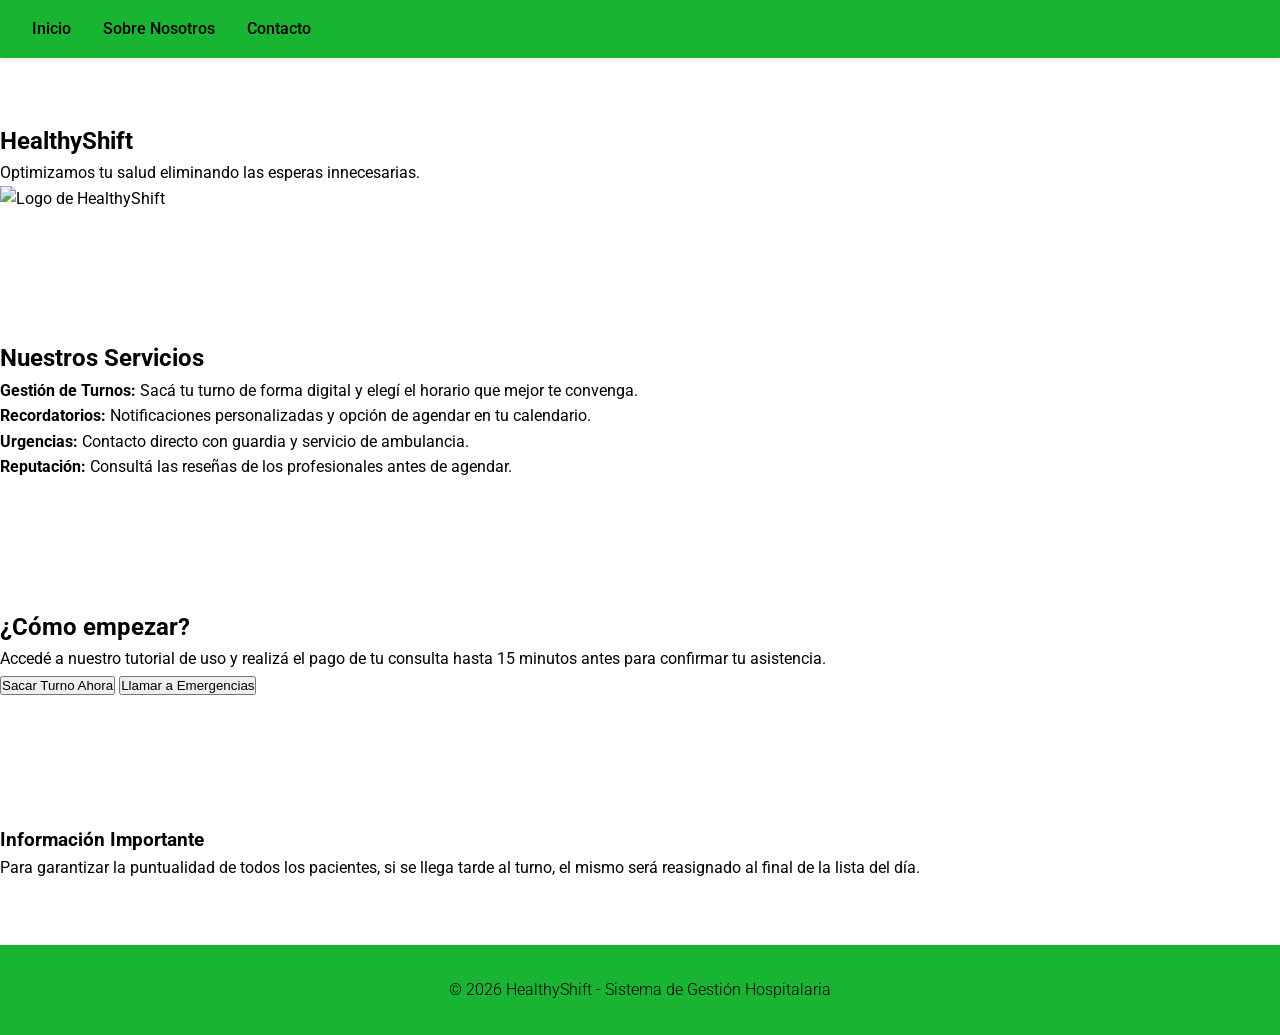
==== index.html @ bb734623 "creando el branch de mi para joaco ahre" ====
<!DOCTYPE html>
<html lang="es">
<head>
    <meta charset="UTF-8">
    <meta name="viewport" content="width=device-width, initial-scale=1.0">
    <title>HealthyShift - Inicio</title>
    <link rel="stylesheet" href="styles.css">
</head>
<body>

    <!-- Menú de navegación requerido por la guía -->
    <header>
        <nav>
            <ul>
                <li><a href="index.html">Inicio</a></li>
                <li><a href="about.html">Sobre Nosotros</a></li>
                <li><a href="contact.html">Contacto</a></li>
            </ul>
        </nav>
    </header>

    <main>
        <!-- Nombre de la empresa y descripción del sistema -->
        <section id="hero">
            <h1>HealthyShift</h1>
            <p>Optimizamos tu salud eliminando las esperas innecesarias.</p>
            <!-- Etiqueta de imagen requerida -->
            <img src="C://users/germa/Downloads/logo_sistema_medico3.png" alt="Logo de HealthyShift" width="300" height="auto">
        </section>

        <section id="servicios">
            <h2>Nuestros Servicios</h2>
            <ul>
                <li><strong>Gestión de Turnos:</strong> Sacá tu turno de forma digital y elegí el horario que mejor te convenga.</li>
                <li><strong>Recordatorios:</strong> Notificaciones personalizadas y opción de agendar en tu calendario.</li>
                <li><strong>Urgencias:</strong> Contacto directo con guardia y servicio de ambulancia.</li>
                <li><strong>Reputación:</strong> Consultá las reseñas de los profesionales antes de agendar.</li>
            </ul>
        </section>

        <section id="accion">
            <h2>¿Cómo empezar?</h2>
            <p>Accedé a nuestro tutorial de uso y realizá el pago de tu consulta hasta 15 minutos antes para confirmar tu asistencia.</p>
            <button type="button">Sacar Turno Ahora</button>
            <button type="button">Llamar a Emergencias</button>
        </section>

        <section id="avisos">
            <h3>Información Importante</h3>
            <p>Para garantizar la puntualidad de todos los pacientes, si se llega tarde al turno, el mismo será reasignado al final de la lista del día.</p>
        </section>
    </main>

    <footer>
        <p>&copy; 2026 HealthyShift - Sistema de Gestión Hospitalaria</p>
    </footer>

</body>
</html>
---- styles.css ----
/* Estilo médico minimalista y lindo para Healthy Shift */

/* Importar fuente Google Fonts para un look limpio */
@import url('https://fonts.googleapis.com/css2?family=Roboto:wght@300;400;500;700&display=swap');

/* Reset básico */
* {
    margin: 0;
    padding: 0;
    box-sizing: border-box;
}

/* Estilos generales */
body {
    font-family: 'Roboto', sans-serif;
    background-color: #ffffff;
    color: #000000;
    line-height: 1.6;
    margin: 0;
    padding: 0;
}

/* Contenedor principal */
.container {
    max-width: 1200px;
    margin: 0 auto;
    padding: 0 20px;
}

/* Header */
header {
    background-color: #19b432;
    box-shadow: 0 2px 4px rgba(0, 0, 0, 0.1);
    position: sticky;
    top: 0;
    z-index: 100;
}

nav {
    display: flex;
    justify-content: space-between;
    align-items: center;
    padding: 1rem 0;
}

.logo {
    font-size: 1.5rem;
    font-weight: 700;
    color: #ffffff;
}

nav ul {
    list-style: none;
    display: flex;
}

nav ul li {
    margin-left: 2rem;
}

nav ul li a {
    text-decoration: none;
    color: #000000;
    font-weight: 500;
    transition: color 0.3s ease;
}

nav ul li a:hover {
    color: #ffffff;

}

/* Secciones principales */
section {
    padding: 4rem 0;
}

.hero {
    background: linear-gradient(135deg, #02187c 0%, #28a745 100%);
    color: white;
    text-align: center;
    padding: 6rem 0;
}

.hero h1 {
    font-size: 3rem;
    margin-bottom: 1rem;
    font-weight: 700;
}

.hero p {
    font-size: 1.2rem;
    margin-bottom: 2rem;
    font-weight: 300;
}

.btn {
    display: inline-block;
    background-color: white;
    color: #02187c;
    padding: 0.75rem 1.5rem;
    text-decoration: none;
    border-radius: 25px;
    font-weight: 500;
    transition: all 0.3s ease;
    box-shadow: 0 4px 6px rgba(0, 0, 0, 0.1);
}

.btn:hover {
    background-color: #ffffff;
    transform: translateY(-2px);
    box-shadow: 0 6px 8px rgba(0, 0, 0, 0.15);
}

/* Contenido */
.content {
    background-color: #ffffff;
    margin: 2rem 0;
    border-radius: 10px;
    box-shadow: 0 2px 10px rgba(0, 0, 0, 0.05);
    padding: 2rem;
}

.content h2 {
    color: #02187c;
    margin-bottom: 1rem;
    font-weight: 600;
}

.content p {
    margin-bottom: 1rem;
    color: #000000;
}

/* Footer */
footer {
    background-color: #19b432;
    color: rgb(0, 0, 0);
    text-align: center;
    padding: 2rem 0;
}

footer p {
    font-weight: 300;
}

/* Responsive */
@media (max-width: 768px) {
    nav {
        flex-direction: column;
    }

    nav ul {
        margin-top: 1rem;
    }

    nav ul li {
        margin-left: 0;
        margin-right: 1rem;
    }

    .hero h1 {
        font-size: 2rem;
    }

    .hero p {
        font-size: 1rem;
    }
}
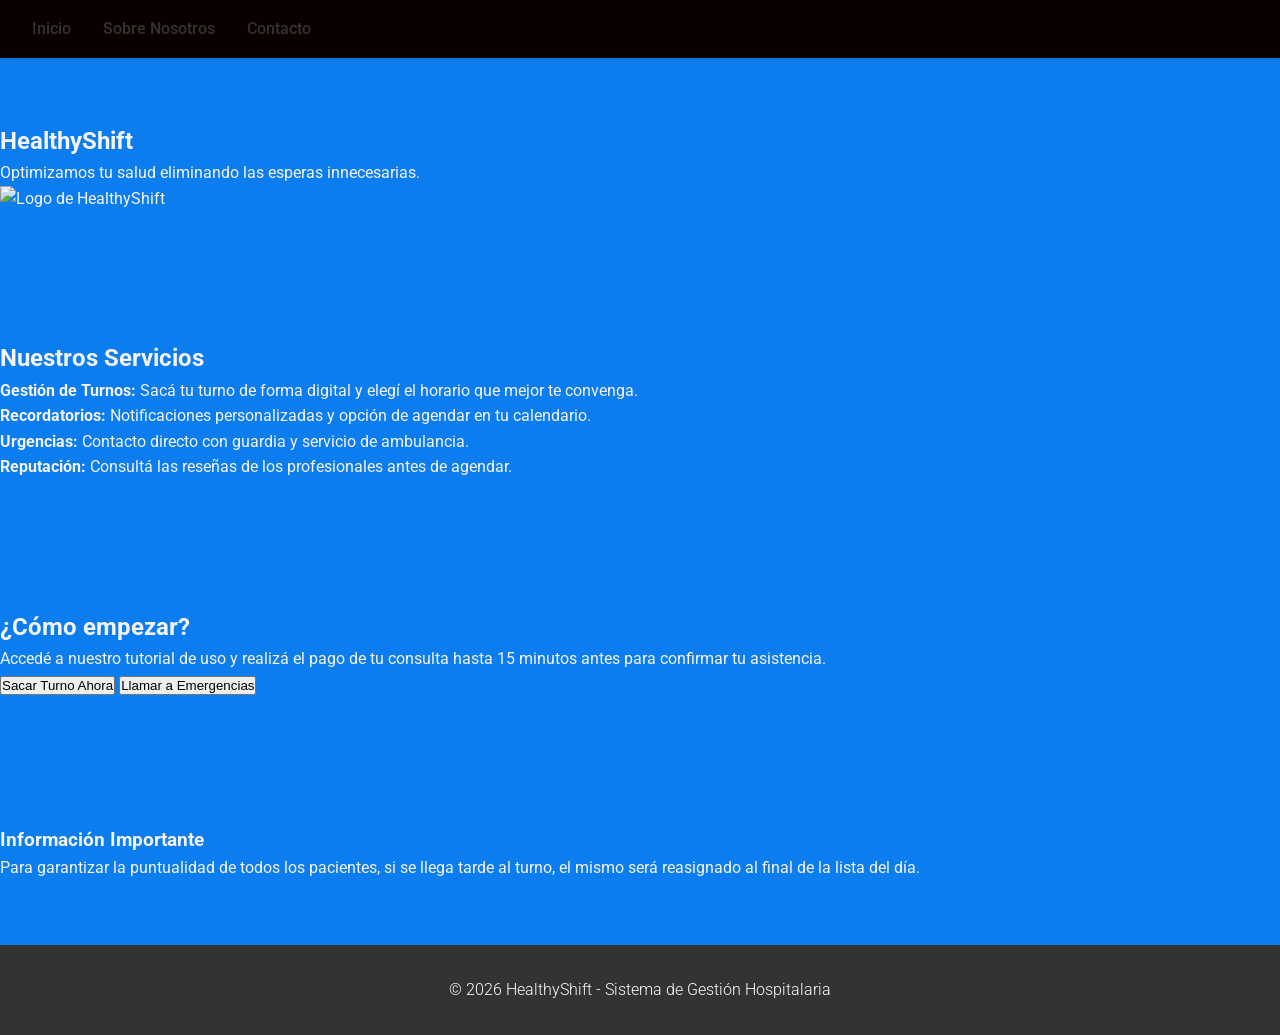
==== commit e5133b73: "cambio de colores" ====
--- a/index.html
+++ b/index.html
@@ -56,4 +56,4 @@
     </footer>
 
 </body>
-</html>
+</html>
--- a/styles.css
+++ b/styles.css
@@ -13,8 +13,8 @@
 /* Estilos generales */
 body {
     font-family: 'Roboto', sans-serif;
-    background-color: #ffffff;
-    color: #000000;
+    background-color: #0b7dee;
+    color: #f6f3f3;
     line-height: 1.6;
     margin: 0;
     padding: 0;
@@ -29,7 +29,7 @@
 
 /* Header */
 header {
-    background-color: #19b432;
+    background-color: #0b0000;
     box-shadow: 0 2px 4px rgba(0, 0, 0, 0.1);
     position: sticky;
     top: 0;
@@ -46,7 +46,7 @@
 .logo {
     font-size: 1.5rem;
     font-weight: 700;
-    color: #ffffff;
+    color: #007bff;
 }
 
 nav ul {
@@ -60,14 +60,13 @@
 
 nav ul li a {
     text-decoration: none;
-    color: #000000;
+    color: #333;
     font-weight: 500;
     transition: color 0.3s ease;
 }
 
 nav ul li a:hover {
-    color: #ffffff;
-
+    color: #007bff;
 }
 
 /* Secciones principales */
@@ -76,7 +75,7 @@
 }
 
 .hero {
-    background: linear-gradient(135deg, #02187c 0%, #28a745 100%);
+    background: linear-gradient(135deg, #007bff 0%, #28a745 100%);
     color: white;
     text-align: center;
     padding: 6rem 0;
@@ -97,7 +96,7 @@
 .btn {
     display: inline-block;
     background-color: white;
-    color: #02187c;
+    color: #007bff;
     padding: 0.75rem 1.5rem;
     text-decoration: none;
     border-radius: 25px;
@@ -107,7 +106,7 @@
 }
 
 .btn:hover {
-    background-color: #ffffff;
+    background-color: #f8f9fa;
     transform: translateY(-2px);
     box-shadow: 0 6px 8px rgba(0, 0, 0, 0.15);
 }
@@ -122,20 +121,20 @@
 }
 
 .content h2 {
-    color: #02187c;
+    color: #007bff;
     margin-bottom: 1rem;
     font-weight: 600;
 }
 
 .content p {
     margin-bottom: 1rem;
-    color: #000000;
+    color: #666;
 }
 
 /* Footer */
 footer {
-    background-color: #19b432;
-    color: rgb(0, 0, 0);
+    background-color: #333;
+    color: white;
     text-align: center;
     padding: 2rem 0;
 }
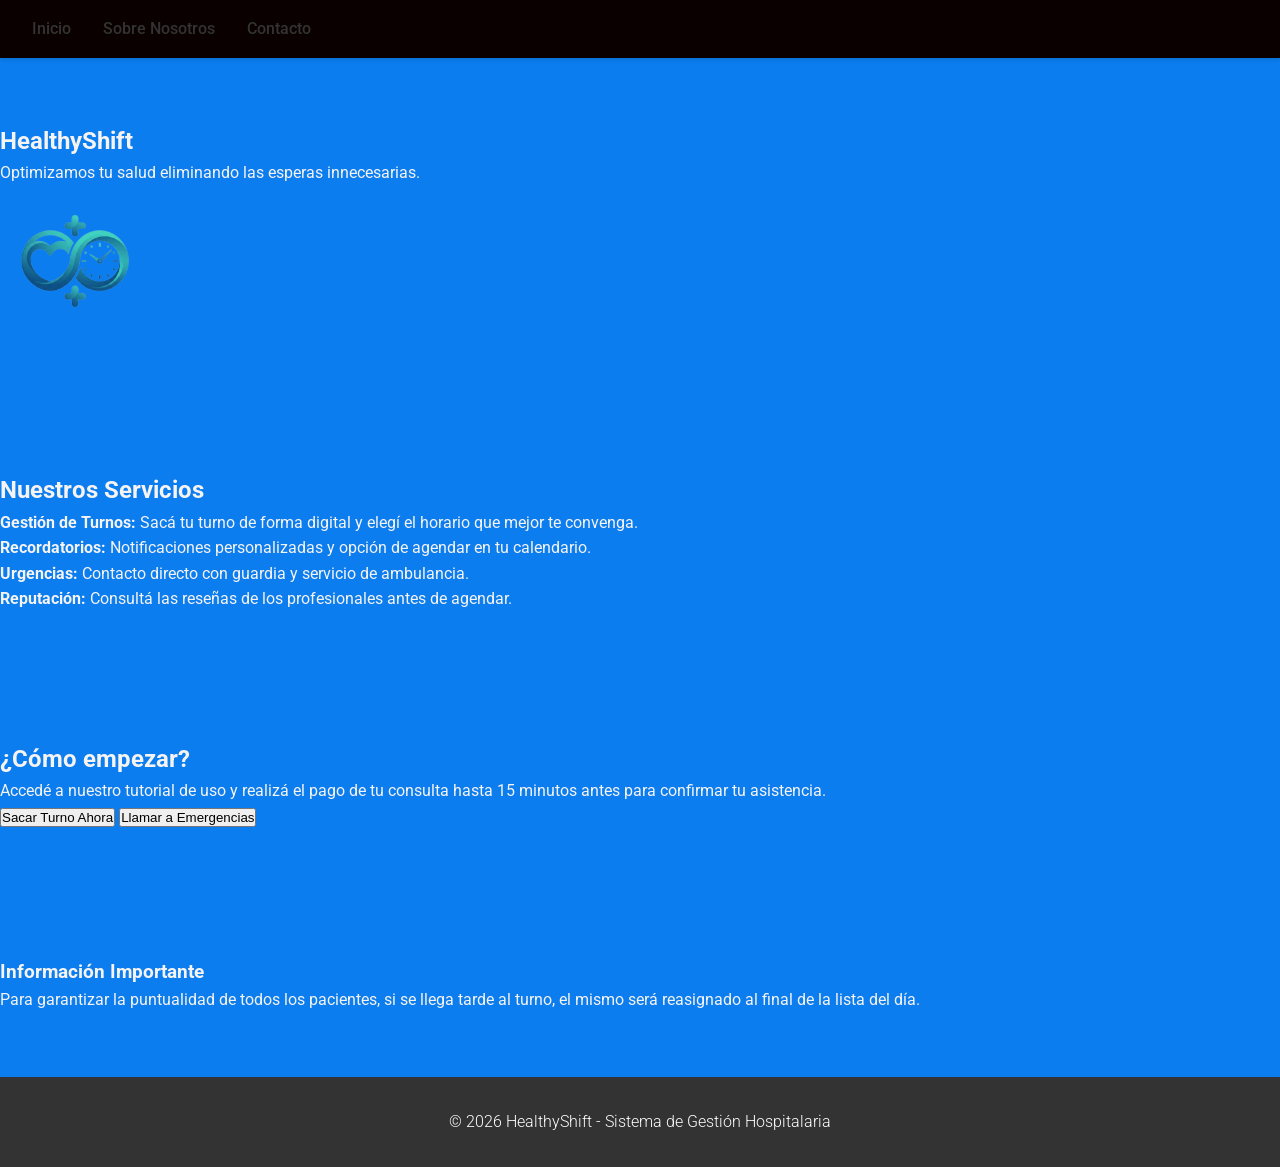
==== commit 926c756f: "ahora si arreglé el logo jeje" ====
--- a/index.html
+++ b/index.html
@@ -25,7 +25,8 @@
             <h1>HealthyShift</h1>
             <p>Optimizamos tu salud eliminando las esperas innecesarias.</p>
             <!-- Etiqueta de imagen requerida -->
-            <img src="C://users/germa/Downloads/logo_sistema_medico3.png" alt="Logo de HealthyShift" width="300" height="auto">
+            <img src="\imagenes\logo_turnos.png" width="150" height="auto">
+            
         </section>
 
         <section id="servicios">
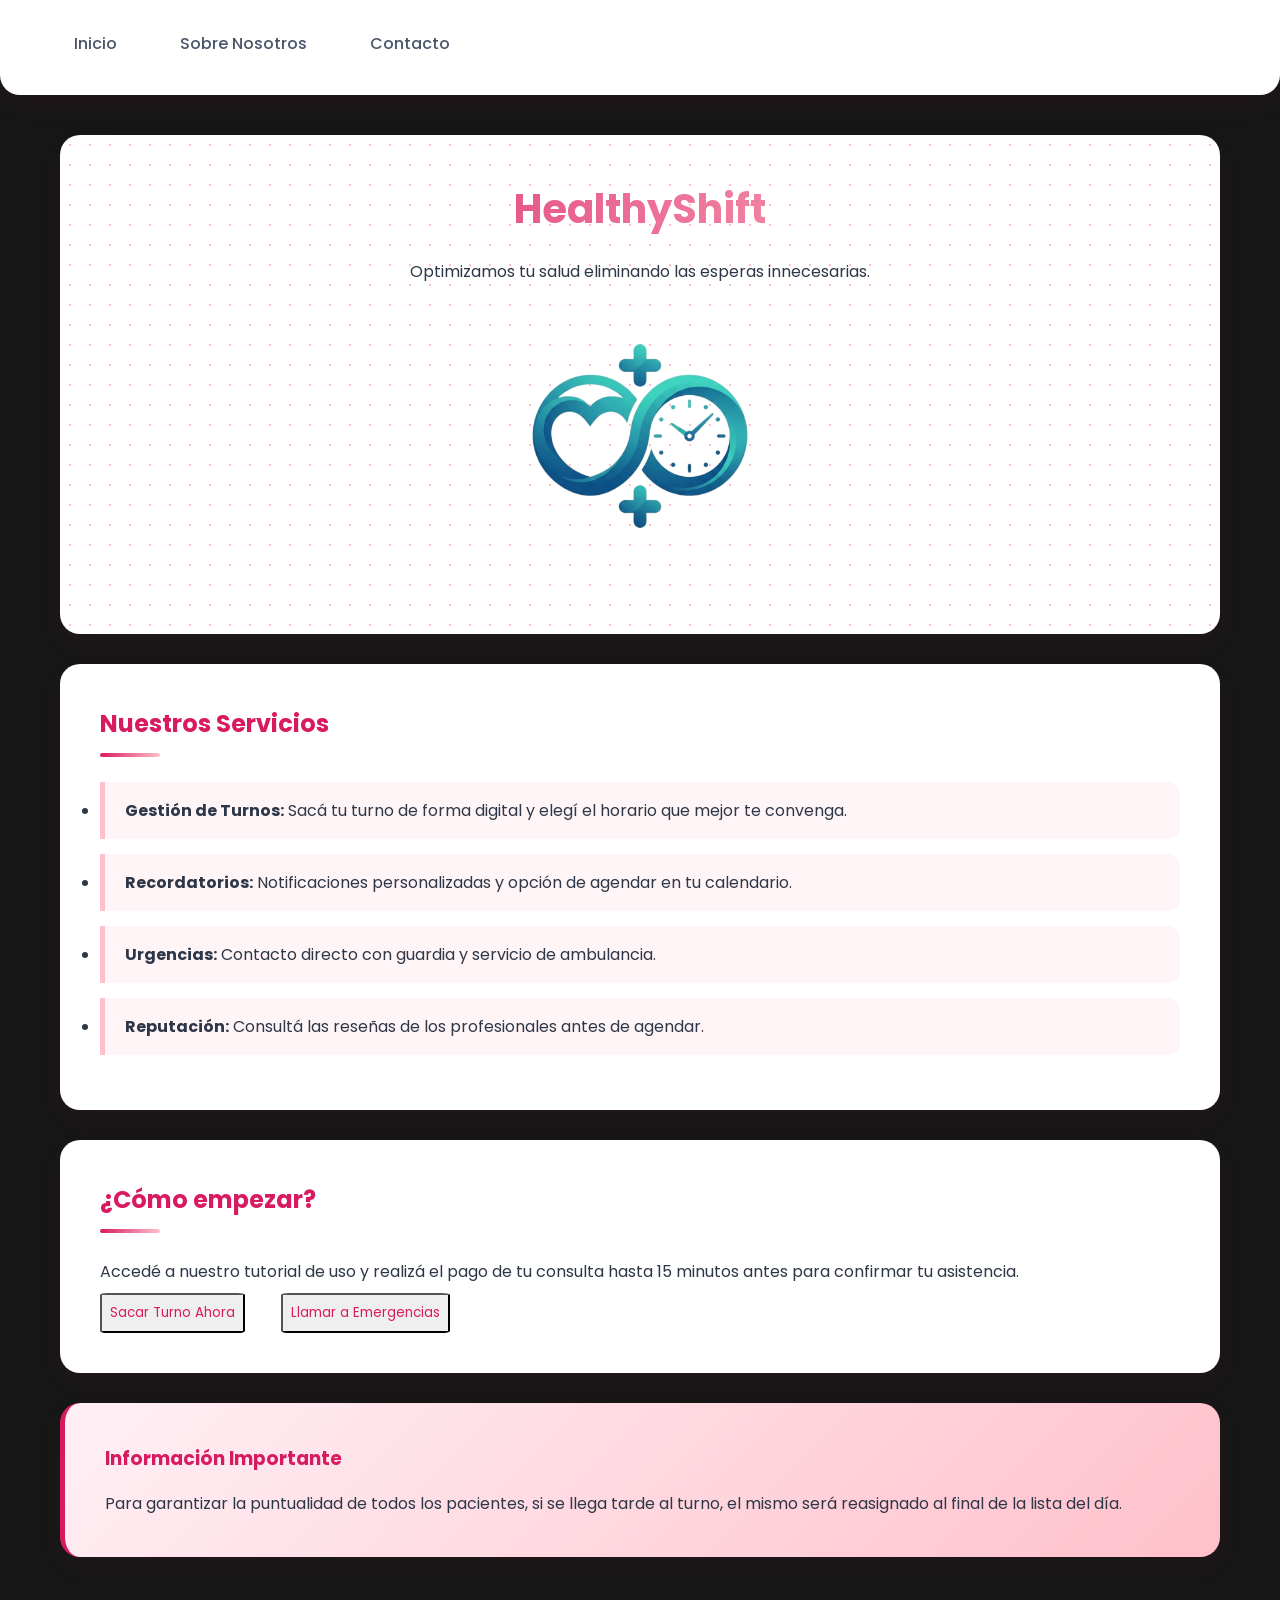
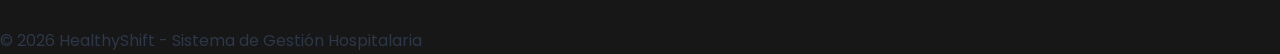
==== commit 3437400f: "style: update buttons design & change background color" ====
--- a/index.html
+++ b/index.html
@@ -25,8 +25,7 @@
             <h1>HealthyShift</h1>
             <p>Optimizamos tu salud eliminando las esperas innecesarias.</p>
             <!-- Etiqueta de imagen requerida -->
-            <img src="\imagenes\logo_turnos.png" width="150" height="auto">
-            
+            <img src="imagenes/logo_turnos.png" alt="Logo de HealthyShift" width="300" height="auto">
         </section>
 
         <section id="servicios">
--- a/styles.css
+++ b/styles.css
@@ -1,168 +1,233 @@
-/* Estilo médico minimalista y lindo para Healthy Shift */
-
-/* Importar fuente Google Fonts para un look limpio */
-@import url('https://fonts.googleapis.com/css2?family=Roboto:wght@300;400;500;700&display=swap');
-
-/* Reset básico */
+/* ==========================================================================
+   PROYECTO: HEALTHY SHIFT - RAMA DE LIBERTO
+   ESTILO: ROSA Y BLANCO
+   ========================================================================== */
+
+/* IMPORTACIÓN DE FUENTES */
+@import url('https://fonts.googleapis.com/css2?family=Poppins:wght@300;400;500;600;700&display=swap');
+
+/* ==========================================================================
+   ESTILOS GLOBALES Y VARIABLES (Actualizadas a Rosa)
+   ========================================================================== */
+:root {
+    --primary-blue: #D81B60;       /* Rosa Fuerte (Mantenemos el nombre de la variable para no romper el resto del código) */
+    --light-blue: #FFC0CB;         /* Rosa Pastel */
+    --bg-gradient-start: #FFFFFF;  /* Blanco */
+    --bg-gradient-end: #FFF5F7;    /* Blanco Rosáceo */
+    --text-main: #2D3748;
+    --text-muted: #4A5568;
+    --white: #FFFFFF;
+    --shadow-soft: 0 10px 30px rgba(216, 27, 96, 0.05);
+    --shadow-hover: 0 15px 40px rgba(216, 27, 96, 0.15);
+    --radius-lg: 20px;
+    --radius-md: 12px;
+}
+
 * {
     margin: 0;
     padding: 0;
     box-sizing: border-box;
-}
-
-/* Estilos generales */
+    font-family: 'Poppins', sans-serif;
+}
+
 body {
-    font-family: 'Roboto', sans-serif;
-    background-color: #0b7dee;
-    color: #f6f3f3;
-    line-height: 1.6;
-    margin: 0;
-    padding: 0;
-}
-
-/* Contenedor principal */
-.container {
+    background: #171717;
+    color: var(--text-main);
+    line-height: 1.7;
+    min-height: 100vh;
+    display: flex;
+    flex-direction: column;
+}
+
+main {
+    flex-grow: 1;
     max-width: 1200px;
-    margin: 0 auto;
+    margin: 40px auto;
     padding: 0 20px;
-}
-
-/* Header */
+    width: 100%;
+}
+
+hr {
+    border: none;
+    height: 2px;
+    background: linear-gradient(90deg, transparent, var(--primary-blue), transparent);
+    margin: 40px 0;
+    opacity: 0.3;
+}
+
+/* ==========================================================================
+   ANIMACIONES
+   ========================================================================== */
+@keyframes fadeInUp {
+    from {
+        opacity: 0;
+        transform: translateY(30px);
+    }
+    to {
+        opacity: 1;
+        transform: translateY(0);
+    }
+}
+
+section {
+    animation: fadeInUp 0.8s cubic-bezier(0.2, 0.8, 0.2, 1) both;
+}
+section:nth-child(1) { animation-delay: 0.1s; }
+section:nth-child(2) { animation-delay: 0.2s; }
+section:nth-child(3) { animation-delay: 0.3s; }
+section:nth-child(4) { animation-delay: 0.4s; }
+
+/* ==========================================================================
+   CABECERA Y NAVEGACIÓN
+   ========================================================================== */
 header {
-    background-color: #0b0000;
-    box-shadow: 0 2px 4px rgba(0, 0, 0, 0.1);
-    position: sticky;
-    top: 0;
-    z-index: 100;
-}
-
-nav {
+    background: var(--white);
+    padding: 20px 50px;
     display: flex;
     justify-content: space-between;
     align-items: center;
-    padding: 1rem 0;
-}
-
-.logo {
-    font-size: 1.5rem;
+    box-shadow: var(--shadow-soft);
+    border-radius: 0 0 var(--radius-lg) var(--radius-lg);
+    position: sticky;
+    top: 0;
+    z-index: 1000;
+}
+
+button {
+    color: #D81B60;
+    border-radius: 5%;
+    margin-right: 32px;
+    margin-top: 8px;
+    padding: 8px;
+}
+
+button:hover {
+    background: #D81B60;
+    color:#FFFFFF;
+    cursor: pointer;
+}
+header h1 {
+    color: var(--primary-blue);
     font-weight: 700;
-    color: #007bff;
+    font-size: 1.8rem;
 }
 
 nav ul {
     list-style: none;
     display: flex;
-}
-
-nav ul li {
-    margin-left: 2rem;
-}
-
-nav ul li a {
+    gap: 15px;
+}
+
+nav a {
     text-decoration: none;
-    color: #333;
+    color: var(--text-muted);
     font-weight: 500;
+    padding: 10px 24px;
+    border-radius: 30px;
+    position: relative;
+    overflow: hidden;
     transition: color 0.3s ease;
-}
-
-nav ul li a:hover {
-    color: #007bff;
-}
-
-/* Secciones principales */
-section {
-    padding: 4rem 0;
-}
-
-.hero {
-    background: linear-gradient(135deg, #007bff 0%, #28a745 100%);
-    color: white;
+    display: inline-block;
+    z-index: 1;
+}
+
+nav a::before {
+    content: '';
+    position: absolute;
+    top: 0;
+    left: 50%;
+    transform: translateX(-50%);
+    width: 0;
+    height: 100%;
+    background: linear-gradient(90deg, var(--primary-blue), var(--light-blue));
+    z-index: -1;
+    transition: width 0.4s cubic-bezier(0.2, 0.8, 0.2, 1);
+    border-radius: 30px;
+}
+
+nav a:hover::before {
+    width: 100%;
+}
+
+nav a:hover {
+    color: var(--white);
+}
+
+/* ==========================================================================
+   TIPOGRAFÍA Y DECORACIÓN DE TÍTULOS
+   ========================================================================== */
+h1, h2, h3 {
+    color: var(--primary-blue);
+    margin-bottom: 15px;
+}
+
+h2 {
+    position: relative;
+    padding-bottom: 12px;
+    margin-bottom: 25px;
+}
+
+h2::after {
+    content: '';
+    position: absolute;
+    left: 0;
+    bottom: 0;
+    height: 4px;
+    width: 60px;
+    background: linear-gradient(90deg, var(--primary-blue), var(--light-blue));
+    border-radius: 4px;
+}
+
+/* ==========================================================================
+   TARJETAS Y SECCIONES
+   ========================================================================== */
+section, article {
+    background: var(--white);
+    padding: 40px;
+    border-radius: var(--radius-lg);
+    box-shadow: var(--shadow-soft);
+    margin-bottom: 30px;
+    transition: transform 0.4s ease, box-shadow 0.4s ease;
+}
+
+section:hover {
+    transform: translateY(-8px);
+    box-shadow: var(--shadow-hover);
+}
+
+/* ==========================================================================
+   ESTILOS ESPECÍFICOS: INDEX.HTML
+   ========================================================================== */
+#hero {
     text-align: center;
-    padding: 6rem 0;
-}
-
-.hero h1 {
-    font-size: 3rem;
-    margin-bottom: 1rem;
-    font-weight: 700;
-}
-
-.hero p {
-    font-size: 1.2rem;
-    margin-bottom: 2rem;
-    font-weight: 300;
-}
-
-.btn {
-    display: inline-block;
-    background-color: white;
-    color: #007bff;
-    padding: 0.75rem 1.5rem;
-    text-decoration: none;
-    border-radius: 25px;
-    font-weight: 500;
-    transition: all 0.3s ease;
-    box-shadow: 0 4px 6px rgba(0, 0, 0, 0.1);
-}
-
-.btn:hover {
-    background-color: #f8f9fa;
-    transform: translateY(-2px);
-    box-shadow: 0 6px 8px rgba(0, 0, 0, 0.15);
-}
-
-/* Contenido */
-.content {
-    background-color: #ffffff;
-    margin: 2rem 0;
-    border-radius: 10px;
-    box-shadow: 0 2px 10px rgba(0, 0, 0, 0.05);
-    padding: 2rem;
-}
-
-.content h2 {
-    color: #007bff;
-    margin-bottom: 1rem;
-    font-weight: 600;
-}
-
-.content p {
-    margin-bottom: 1rem;
-    color: #666;
-}
-
-/* Footer */
-footer {
-    background-color: #333;
-    color: white;
-    text-align: center;
-    padding: 2rem 0;
-}
-
-footer p {
-    font-weight: 300;
-}
-
-/* Responsive */
-@media (max-width: 768px) {
-    nav {
-        flex-direction: column;
-    }
-
-    nav ul {
-        margin-top: 1rem;
-    }
-
-    nav ul li {
-        margin-left: 0;
-        margin-right: 1rem;
-    }
-
-    .hero h1 {
-        font-size: 2rem;
-    }
-
-    .hero p {
-        font-size: 1rem;
-    }
-}+    background-image: radial-gradient(var(--light-blue) 1px, transparent 1px);
+    background-size: 20px 20px;
+    background-color: var(--white);
+}
+
+#hero h1 {
+    font-size: 2.5rem;
+    background: linear-gradient(90deg, var(--primary-blue), var(--light-blue));
+    -webkit-background-clip: text;
+    background-clip: text;
+    -webkit-text-fill-color: transparent;
+}
+
+#servicios li {
+    background: #FFF5F7;
+    margin-bottom: 15px;
+    padding: 15px 20px;
+    border-left: 5px solid var(--light-blue);
+    border-radius: 0 var(--radius-md) var(--radius-md) 0;
+    transition: transform 0.2s ease;
+}
+
+#servicios li:hover {
+    transform: translateX(10px);
+    background: #FFEBEE;
+}
+
+#avisos {
+    background: linear-gradient(135deg, #FFF0F5, #FFC0CB);
+    border-left: 5px solid var(--primary-blue);
+}
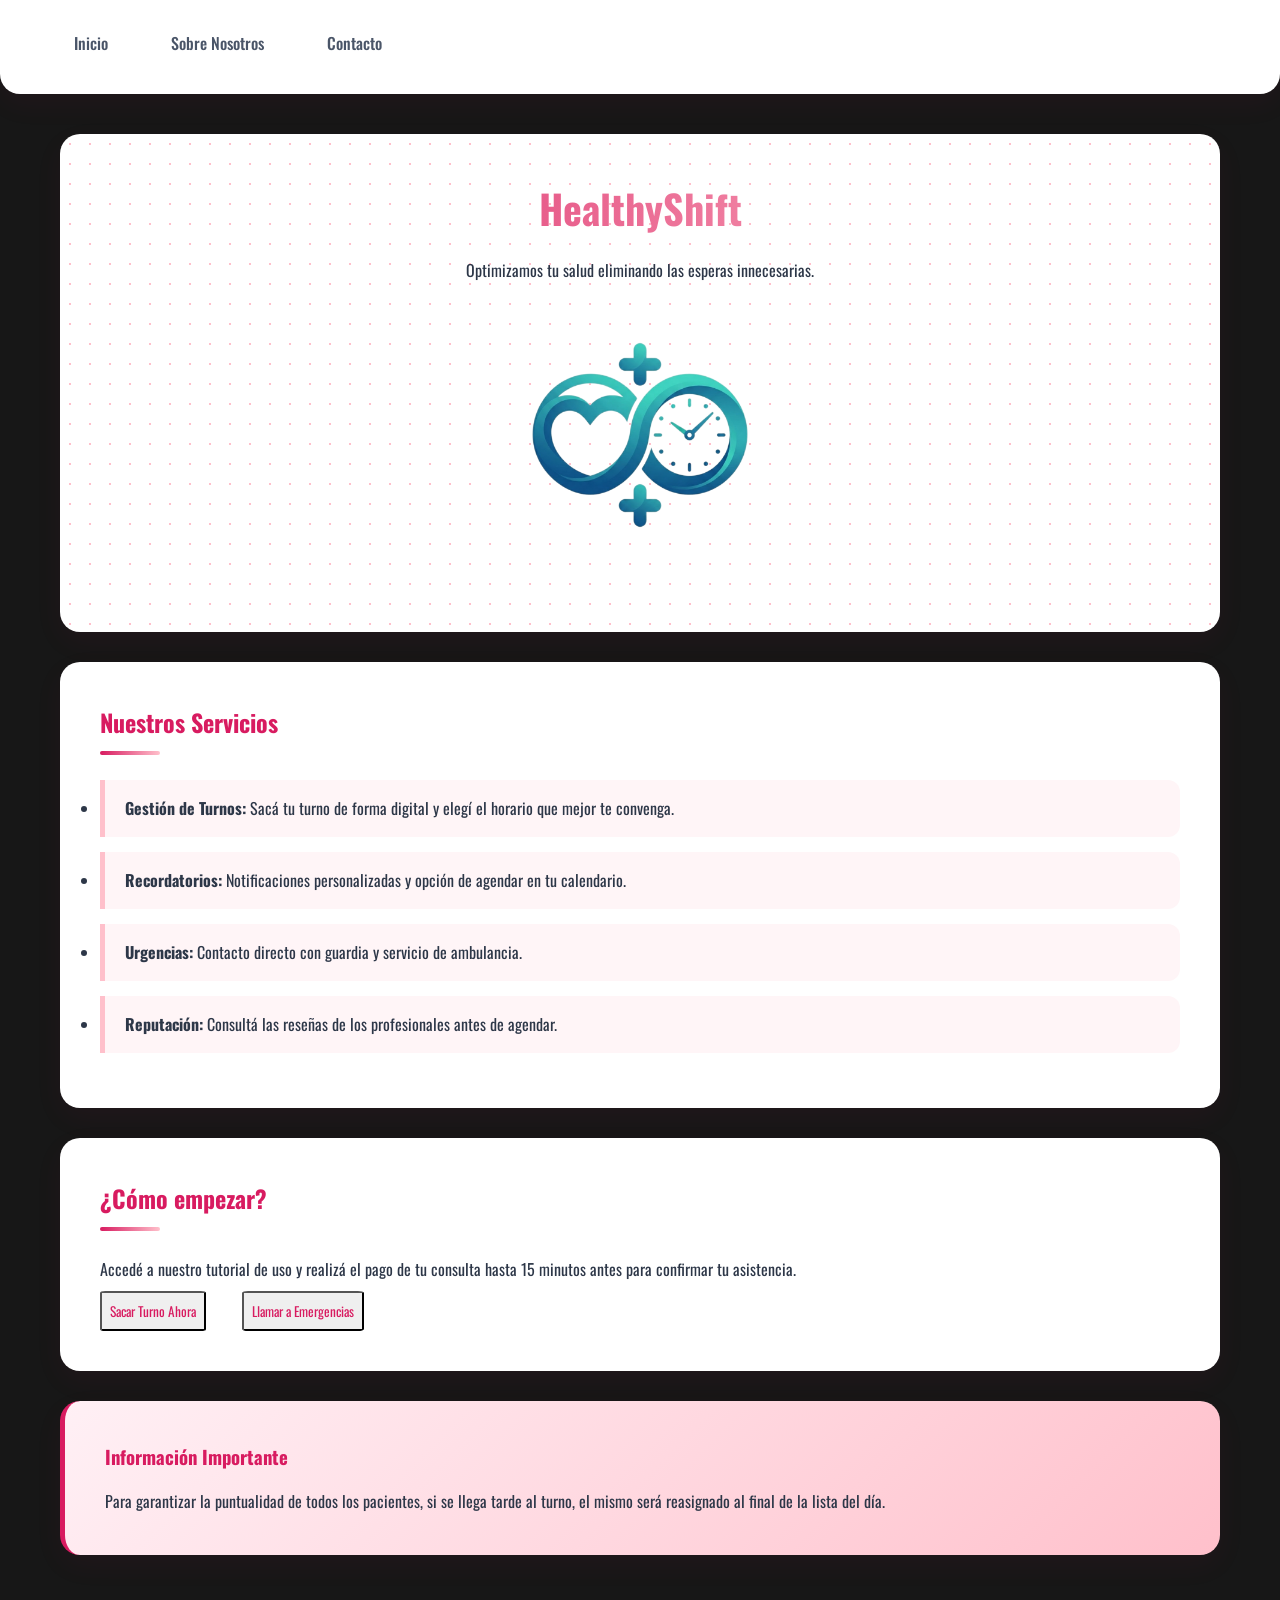
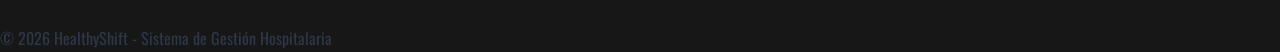
==== commit bfb3610c: "style: update text font" ====
--- a/index.html
+++ b/index.html
@@ -41,8 +41,8 @@
         <section id="accion">
             <h2>¿Cómo empezar?</h2>
             <p>Accedé a nuestro tutorial de uso y realizá el pago de tu consulta hasta 15 minutos antes para confirmar tu asistencia.</p>
-            <button type="button">Sacar Turno Ahora</button>
-            <button type="button">Llamar a Emergencias</button>
+            <button type="button" href="contact.html">Sacar Turno Ahora</button>
+            <button type="button" href="contact.html">Llamar a Emergencias</button>
         </section>
 
         <section id="avisos">
--- a/styles.css
+++ b/styles.css
@@ -4,7 +4,7 @@
    ========================================================================== */
 
 /* IMPORTACIÓN DE FUENTES */
-@import url('https://fonts.googleapis.com/css2?family=Poppins:wght@300;400;500;600;700&display=swap');
+@import url('https://fonts.googleapis.com/css2?family=Oswald:wght@200..700&display=swap');
 
 /* ==========================================================================
    ESTILOS GLOBALES Y VARIABLES (Actualizadas a Rosa)
@@ -27,7 +27,7 @@
     margin: 0;
     padding: 0;
     box-sizing: border-box;
-    font-family: 'Poppins', sans-serif;
+    font-family: 'Oswald', sans-serif;
 }
 
 body {
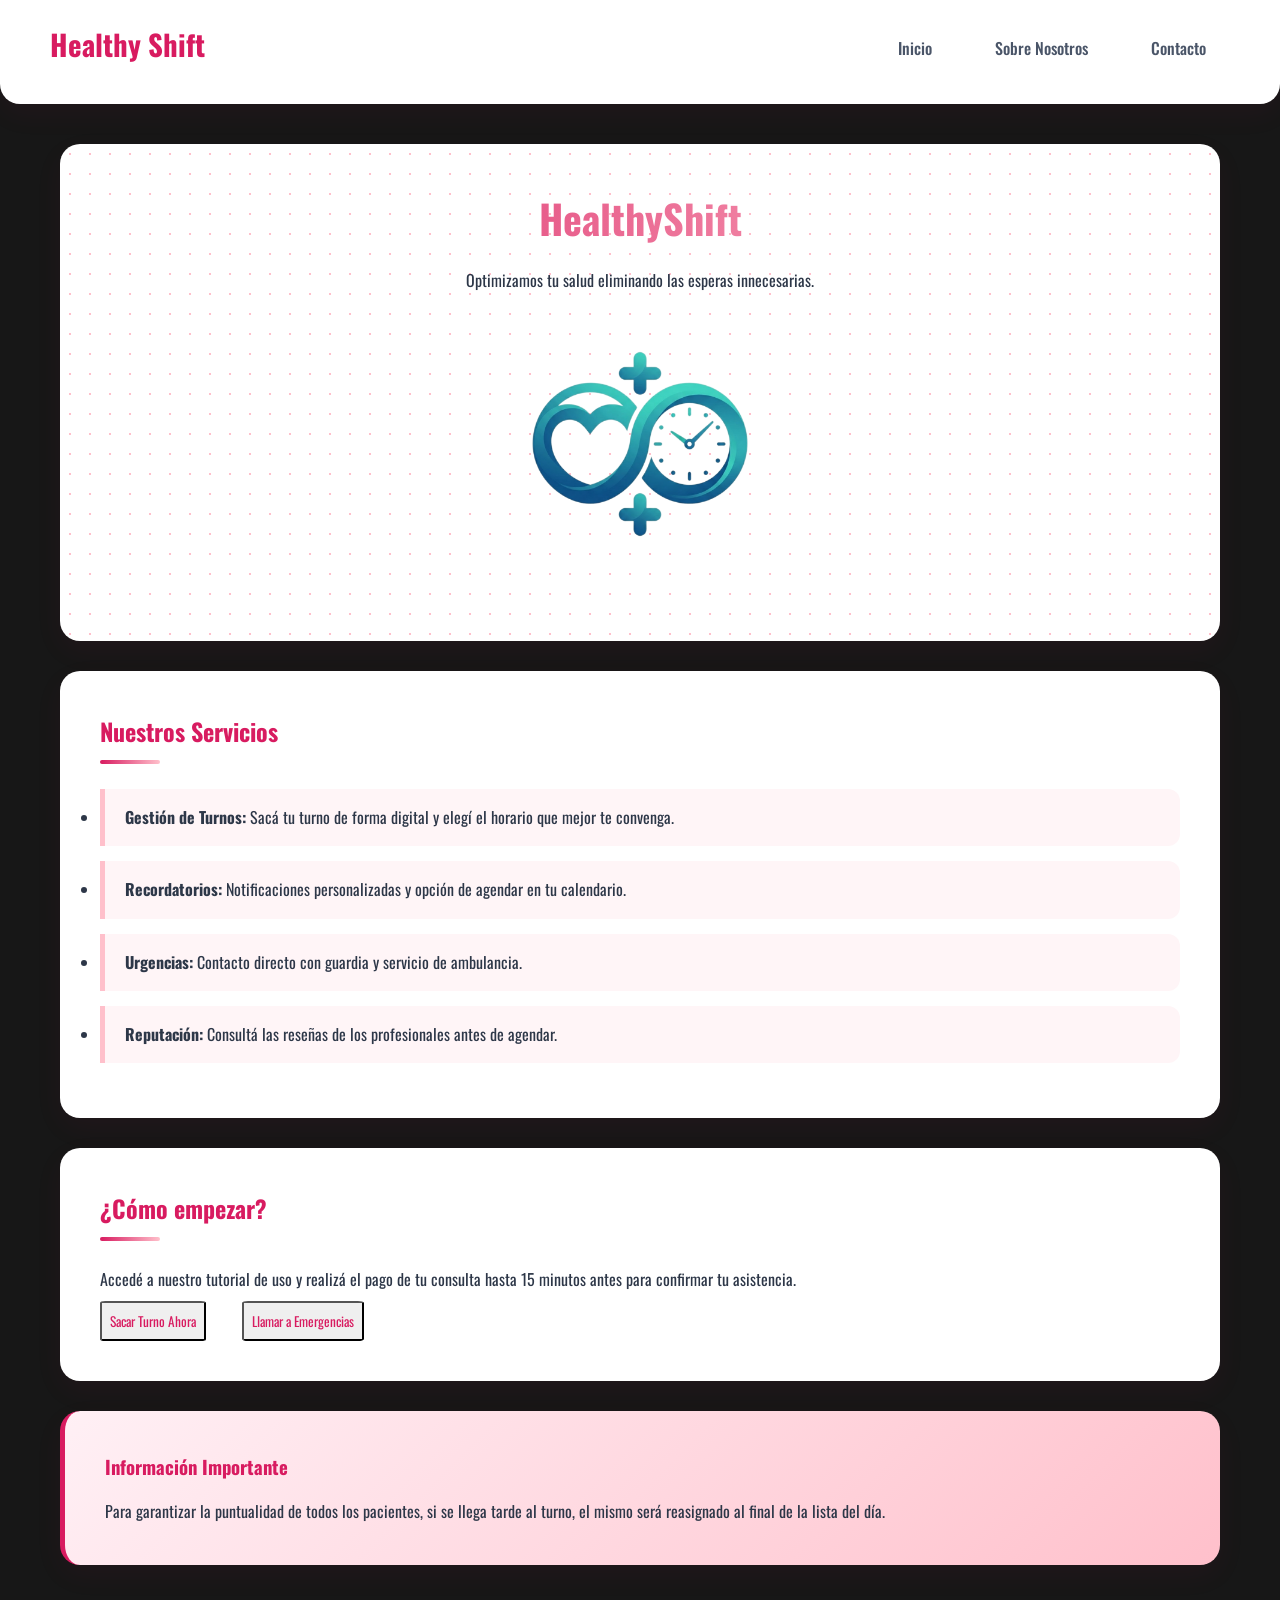
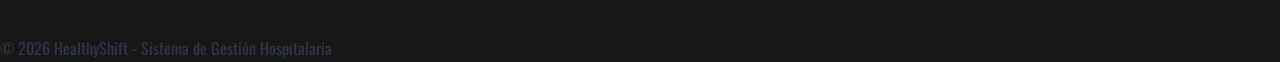
==== commit 9357dcec: "feat: unify header on all pages and add header to contact" ====
--- a/index.html
+++ b/index.html
@@ -9,7 +9,8 @@
 <body>
 
     <!-- Menú de navegación requerido por la guía -->
-    <header>
+        <header>
+        <h1>Healthy Shift</h1>
         <nav>
             <ul>
                 <li><a href="index.html">Inicio</a></li>
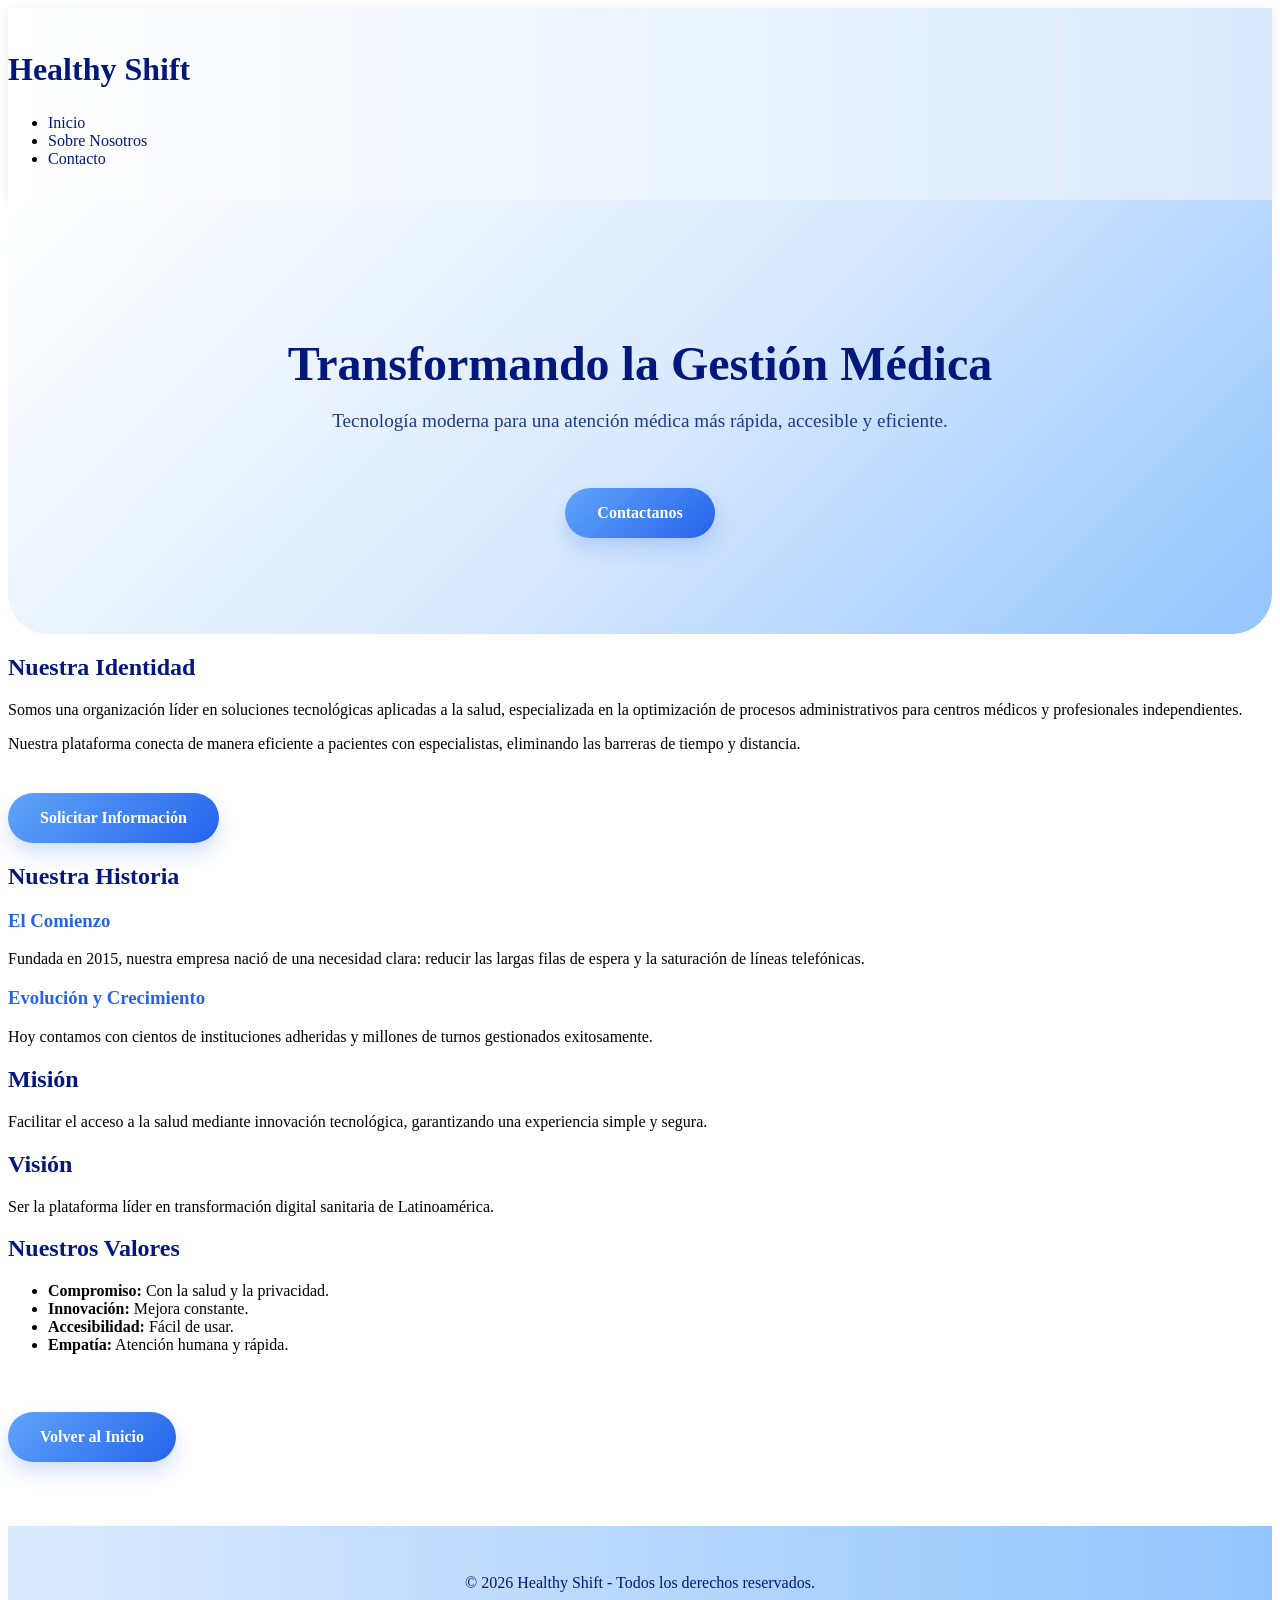
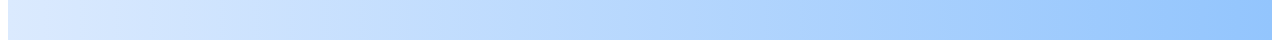
==== commit 615eb375: "cambie el diseño y cambie los colores a azul y blanco" ====
--- a/index.html
+++ b/index.html
@@ -3,57 +3,167 @@
 <head>
     <meta charset="UTF-8">
     <meta name="viewport" content="width=device-width, initial-scale=1.0">
-    <title>HealthyShift - Inicio</title>
+    <title>Sobre Nosotros - Healthy Shift</title>
+
+    <!-- CSS -->
     <link rel="stylesheet" href="styles.css">
 </head>
+
 <body>
 
-    <!-- Menú de navegación requerido por la guía -->
-        <header>
-        <h1>Healthy Shift</h1>
-        <nav>
-            <ul>
-                <li><a href="index.html">Inicio</a></li>
-                <li><a href="about.html">Sobre Nosotros</a></li>
-                <li><a href="contact.html">Contacto</a></li>
-            </ul>
-        </nav>
+    <!-- HEADER -->
+    <header>
+        <div class="container">
+
+            <nav>
+                <h1 class="logo">Healthy Shift</h1>
+
+                <ul>
+                    <li><a href="index.html">Inicio</a></li>
+                    <li><a href="about.html">Sobre Nosotros</a></li>
+                    <li><a href="contact.html">Contacto</a></li>
+                </ul>
+            </nav>
+
+        </div>
     </header>
 
+    <!-- MAIN -->
     <main>
-        <!-- Nombre de la empresa y descripción del sistema -->
-        <section id="hero">
-            <h1>HealthyShift</h1>
-            <p>Optimizamos tu salud eliminando las esperas innecesarias.</p>
-            <!-- Etiqueta de imagen requerida -->
-            <img src="imagenes/logo_turnos.png" alt="Logo de HealthyShift" width="300" height="auto">
+
+        <!-- HERO -->
+        <section class="hero">
+
+            <div class="container">
+
+                <h1>Transformando la Gestión Médica</h1>
+
+                <p>
+                    Tecnología moderna para una atención médica más rápida,
+                    accesible y eficiente.
+                </p>
+
+                <!-- BOTÓN FLOTANTE -->
+                <a href="contact.html" class="btn btn-floating">
+                    Contactanos
+                </a>
+
+            </div>
+
         </section>
 
-        <section id="servicios">
-            <h2>Nuestros Servicios</h2>
-            <ul>
-                <li><strong>Gestión de Turnos:</strong> Sacá tu turno de forma digital y elegí el horario que mejor te convenga.</li>
-                <li><strong>Recordatorios:</strong> Notificaciones personalizadas y opción de agendar en tu calendario.</li>
-                <li><strong>Urgencias:</strong> Contacto directo con guardia y servicio de ambulancia.</li>
-                <li><strong>Reputación:</strong> Consultá las reseñas de los profesionales antes de agendar.</li>
-            </ul>
+        <!-- QUIÉNES SOMOS -->
+        <section id="quienes-somos">
+
+            <div class="container content">
+
+                <h2>Nuestra Identidad</h2>
+
+                <p>
+                    Somos una organización líder en soluciones tecnológicas aplicadas a la salud,
+                    especializada en la optimización de procesos administrativos para centros médicos
+                    y profesionales independientes.
+                </p>
+
+                <p>
+                    Nuestra plataforma conecta de manera eficiente a pacientes con especialistas,
+                    eliminando las barreras de tiempo y distancia.
+                </p>
+
+                <!-- BOTÓN -->
+                <a href="contact.html" class="btn btn-floating">
+                    Solicitar Información
+                </a>
+
+            </div>
+
         </section>
 
-        <section id="accion">
-            <h2>¿Cómo empezar?</h2>
-            <p>Accedé a nuestro tutorial de uso y realizá el pago de tu consulta hasta 15 minutos antes para confirmar tu asistencia.</p>
-            <button type="button" href="contact.html">Sacar Turno Ahora</button>
-            <button type="button" href="contact.html">Llamar a Emergencias</button>
+        <!-- HISTORIA -->
+        <section id="historia">
+
+            <div class="container content">
+
+                <h2>Nuestra Historia</h2>
+
+                <article>
+
+                    <h3>El Comienzo</h3>
+
+                    <p>
+                        Fundada en 2015, nuestra empresa nació de una necesidad clara:
+                        reducir las largas filas de espera y la saturación de líneas telefónicas.
+                    </p>
+
+                </article>
+
+                <article>
+
+                    <h3>Evolución y Crecimiento</h3>
+
+                    <p>
+                        Hoy contamos con cientos de instituciones adheridas y millones
+                        de turnos gestionados exitosamente.
+                    </p>
+
+                </article>
+
+            </div>
+
         </section>
 
-        <section id="avisos">
-            <h3>Información Importante</h3>
-            <p>Para garantizar la puntualidad de todos los pacientes, si se llega tarde al turno, el mismo será reasignado al final de la lista del día.</p>
+        <!-- MISIÓN / VISIÓN -->
+        <section id="mision-vision">
+
+            <div class="container content">
+
+                <h2>Misión</h2>
+
+                <p>
+                    Facilitar el acceso a la salud mediante innovación tecnológica,
+                    garantizando una experiencia simple y segura.
+                </p>
+
+                <h2>Visión</h2>
+
+                <p>
+                    Ser la plataforma líder en transformación digital sanitaria
+                    de Latinoamérica.
+                </p>
+
+                <h2>Nuestros Valores</h2>
+
+                <ul>
+                    <li><strong>Compromiso:</strong> Con la salud y la privacidad.</li>
+                    <li><strong>Innovación:</strong> Mejora constante.</li>
+                    <li><strong>Accesibilidad:</strong> Fácil de usar.</li>
+                    <li><strong>Empatía:</strong> Atención humana y rápida.</li>
+                </ul>
+
+                <br>
+
+                <!-- BOTÓN -->
+                <a href="index.html" class="btn btn-floating">
+                    Volver al Inicio
+                </a>
+
+            </div>
+
         </section>
+
     </main>
 
+    <!-- FOOTER -->
     <footer>
-        <p>&copy; 2026 HealthyShift - Sistema de Gestión Hospitalaria</p>
+
+        <div class="container">
+
+            <p>
+                &copy; 2026 Healthy Shift - Todos los derechos reservados.
+            </p>
+
+        </div>
+
     </footer>
 
 </body>
--- a/styles.css
+++ b/styles.css
@@ -1,233 +1,90 @@
-/* ==========================================================================
-   PROYECTO: HEALTHY SHIFT - RAMA DE LIBERTO
-   ESTILO: ROSA Y BLANCO
-   ========================================================================== */
-
-/* IMPORTACIÓN DE FUENTES */
-@import url('https://fonts.googleapis.com/css2?family=Oswald:wght@200..700&display=swap');
-
-/* ==========================================================================
-   ESTILOS GLOBALES Y VARIABLES (Actualizadas a Rosa)
-   ========================================================================== */
-:root {
-    --primary-blue: #D81B60;       /* Rosa Fuerte (Mantenemos el nombre de la variable para no romper el resto del código) */
-    --light-blue: #FFC0CB;         /* Rosa Pastel */
-    --bg-gradient-start: #FFFFFF;  /* Blanco */
-    --bg-gradient-end: #FFF5F7;    /* Blanco Rosáceo */
-    --text-main: #2D3748;
-    --text-muted: #4A5568;
-    --white: #FFFFFF;
-    --shadow-soft: 0 10px 30px rgba(216, 27, 96, 0.05);
-    --shadow-hover: 0 15px 40px rgba(216, 27, 96, 0.15);
-    --radius-lg: 20px;
-    --radius-md: 12px;
+/* HEADER */
+header{
+    background: linear-gradient(90deg, #ffffff, #dbeafe);
+    padding: 1rem 0;
+    box-shadow: 0 2px 10px rgba(0,0,0,0.08);
 }
 
-* {
-    margin: 0;
-    padding: 0;
-    box-sizing: border-box;
-    font-family: 'Oswald', sans-serif;
+/* LOGO */
+.logo{
+    color: #02187c;
+    font-size: 2rem;
+    font-weight: 700;
 }
 
-body {
-    background: #171717;
-    color: var(--text-main);
-    line-height: 1.7;
-    min-height: 100vh;
-    display: flex;
-    flex-direction: column;
+/* LINKS DEL NAV */
+nav a{
+    color: #02187c;
+    text-decoration: none;
+    font-weight: 500;
+    transition: 0.3s;
 }
 
-main {
-    flex-grow: 1;
-    max-width: 1200px;
-    margin: 40px auto;
-    padding: 0 20px;
-    width: 100%;
+nav a:hover{
+    color: #2563eb;
 }
 
-hr {
-    border: none;
-    height: 2px;
-    background: linear-gradient(90deg, transparent, var(--primary-blue), transparent);
-    margin: 40px 0;
-    opacity: 0.3;
+/* HERO */
+.hero{
+    background: linear-gradient(135deg, #ffffff, #dbeafe, #93c5fd);
+    color: #02187c;
+    text-align: center;
+    padding: 6rem 2rem;
+    border-bottom-left-radius: 40px;
+    border-bottom-right-radius: 40px;
 }
 
-/* ==========================================================================
-   ANIMACIONES
-   ========================================================================== */
-@keyframes fadeInUp {
-    from {
-        opacity: 0;
-        transform: translateY(30px);
-    }
-    to {
-        opacity: 1;
-        transform: translateY(0);
-    }
+/* TITULO HERO */
+.hero h1{
+    font-size: 3rem;
+    margin-bottom: 1rem;
+    color: #02187c;
 }
 
-section {
-    animation: fadeInUp 0.8s cubic-bezier(0.2, 0.8, 0.2, 1) both;
-}
-section:nth-child(1) { animation-delay: 0.1s; }
-section:nth-child(2) { animation-delay: 0.2s; }
-section:nth-child(3) { animation-delay: 0.3s; }
-section:nth-child(4) { animation-delay: 0.4s; }
-
-/* ==========================================================================
-   CABECERA Y NAVEGACIÓN
-   ========================================================================== */
-header {
-    background: var(--white);
-    padding: 20px 50px;
-    display: flex;
-    justify-content: space-between;
-    align-items: center;
-    box-shadow: var(--shadow-soft);
-    border-radius: 0 0 var(--radius-lg) var(--radius-lg);
-    position: sticky;
-    top: 0;
-    z-index: 1000;
+/* TEXTO HERO */
+.hero p{
+    font-size: 1.2rem;
+    margin-bottom: 2rem;
+    color: #1e3a8a;
 }
 
-button {
-    color: #D81B60;
-    border-radius: 5%;
-    margin-right: 32px;
-    margin-top: 8px;
-    padding: 8px;
+/* BOTONES */
+.btn{
+    display:inline-block;
+    margin-top:1.5rem;
+    padding:1rem 2rem;
+    border-radius:50px;
+    text-decoration:none;
+    font-weight:600;
+
+    background: linear-gradient(135deg, #60a5fa, #2563eb);
+
+    color:white;
+    transition:0.3s;
+    box-shadow:0 10px 20px rgba(37,99,235,0.2);
 }
 
-button:hover {
-    background: #D81B60;
-    color:#FFFFFF;
-    cursor: pointer;
-}
-header h1 {
-    color: var(--primary-blue);
-    font-weight: 700;
-    font-size: 1.8rem;
+.btn:hover{
+    transform:translateY(-5px);
+    box-shadow:0 15px 25px rgba(37,99,235,0.3);
+
+    background: linear-gradient(135deg, #2563eb, #1d4ed8);
 }
 
-nav ul {
-    list-style: none;
-    display: flex;
-    gap: 15px;
+/* TITULOS */
+h2{
+    color:#02187c;
 }
 
-nav a {
-    text-decoration: none;
-    color: var(--text-muted);
-    font-weight: 500;
-    padding: 10px 24px;
-    border-radius: 30px;
-    position: relative;
-    overflow: hidden;
-    transition: color 0.3s ease;
-    display: inline-block;
-    z-index: 1;
+h3{
+    color:#2563eb;
 }
 
-nav a::before {
-    content: '';
-    position: absolute;
-    top: 0;
-    left: 50%;
-    transform: translateX(-50%);
-    width: 0;
-    height: 100%;
-    background: linear-gradient(90deg, var(--primary-blue), var(--light-blue));
-    z-index: -1;
-    transition: width 0.4s cubic-bezier(0.2, 0.8, 0.2, 1);
-    border-radius: 30px;
-}
-
-nav a:hover::before {
-    width: 100%;
-}
-
-nav a:hover {
-    color: var(--white);
-}
-
-/* ==========================================================================
-   TIPOGRAFÍA Y DECORACIÓN DE TÍTULOS
-   ========================================================================== */
-h1, h2, h3 {
-    color: var(--primary-blue);
-    margin-bottom: 15px;
-}
-
-h2 {
-    position: relative;
-    padding-bottom: 12px;
-    margin-bottom: 25px;
-}
-
-h2::after {
-    content: '';
-    position: absolute;
-    left: 0;
-    bottom: 0;
-    height: 4px;
-    width: 60px;
-    background: linear-gradient(90deg, var(--primary-blue), var(--light-blue));
-    border-radius: 4px;
-}
-
-/* ==========================================================================
-   TARJETAS Y SECCIONES
-   ========================================================================== */
-section, article {
-    background: var(--white);
-    padding: 40px;
-    border-radius: var(--radius-lg);
-    box-shadow: var(--shadow-soft);
-    margin-bottom: 30px;
-    transition: transform 0.4s ease, box-shadow 0.4s ease;
-}
-
-section:hover {
-    transform: translateY(-8px);
-    box-shadow: var(--shadow-hover);
-}
-
-/* ==========================================================================
-   ESTILOS ESPECÍFICOS: INDEX.HTML
-   ========================================================================== */
-#hero {
-    text-align: center;
-    background-image: radial-gradient(var(--light-blue) 1px, transparent 1px);
-    background-size: 20px 20px;
-    background-color: var(--white);
-}
-
-#hero h1 {
-    font-size: 2.5rem;
-    background: linear-gradient(90deg, var(--primary-blue), var(--light-blue));
-    -webkit-background-clip: text;
-    background-clip: text;
-    -webkit-text-fill-color: transparent;
-}
-
-#servicios li {
-    background: #FFF5F7;
-    margin-bottom: 15px;
-    padding: 15px 20px;
-    border-left: 5px solid var(--light-blue);
-    border-radius: 0 var(--radius-md) var(--radius-md) 0;
-    transition: transform 0.2s ease;
-}
-
-#servicios li:hover {
-    transform: translateX(10px);
-    background: #FFEBEE;
-}
-
-#avisos {
-    background: linear-gradient(135deg, #FFF0F5, #FFC0CB);
-    border-left: 5px solid var(--primary-blue);
-}
+/* FOOTER */
+footer{
+    background: linear-gradient(90deg, #dbeafe, #93c5fd);
+    color: #02187c;
+    text-align:center;
+    padding:2rem;
+    margin-top:4rem;
+}
